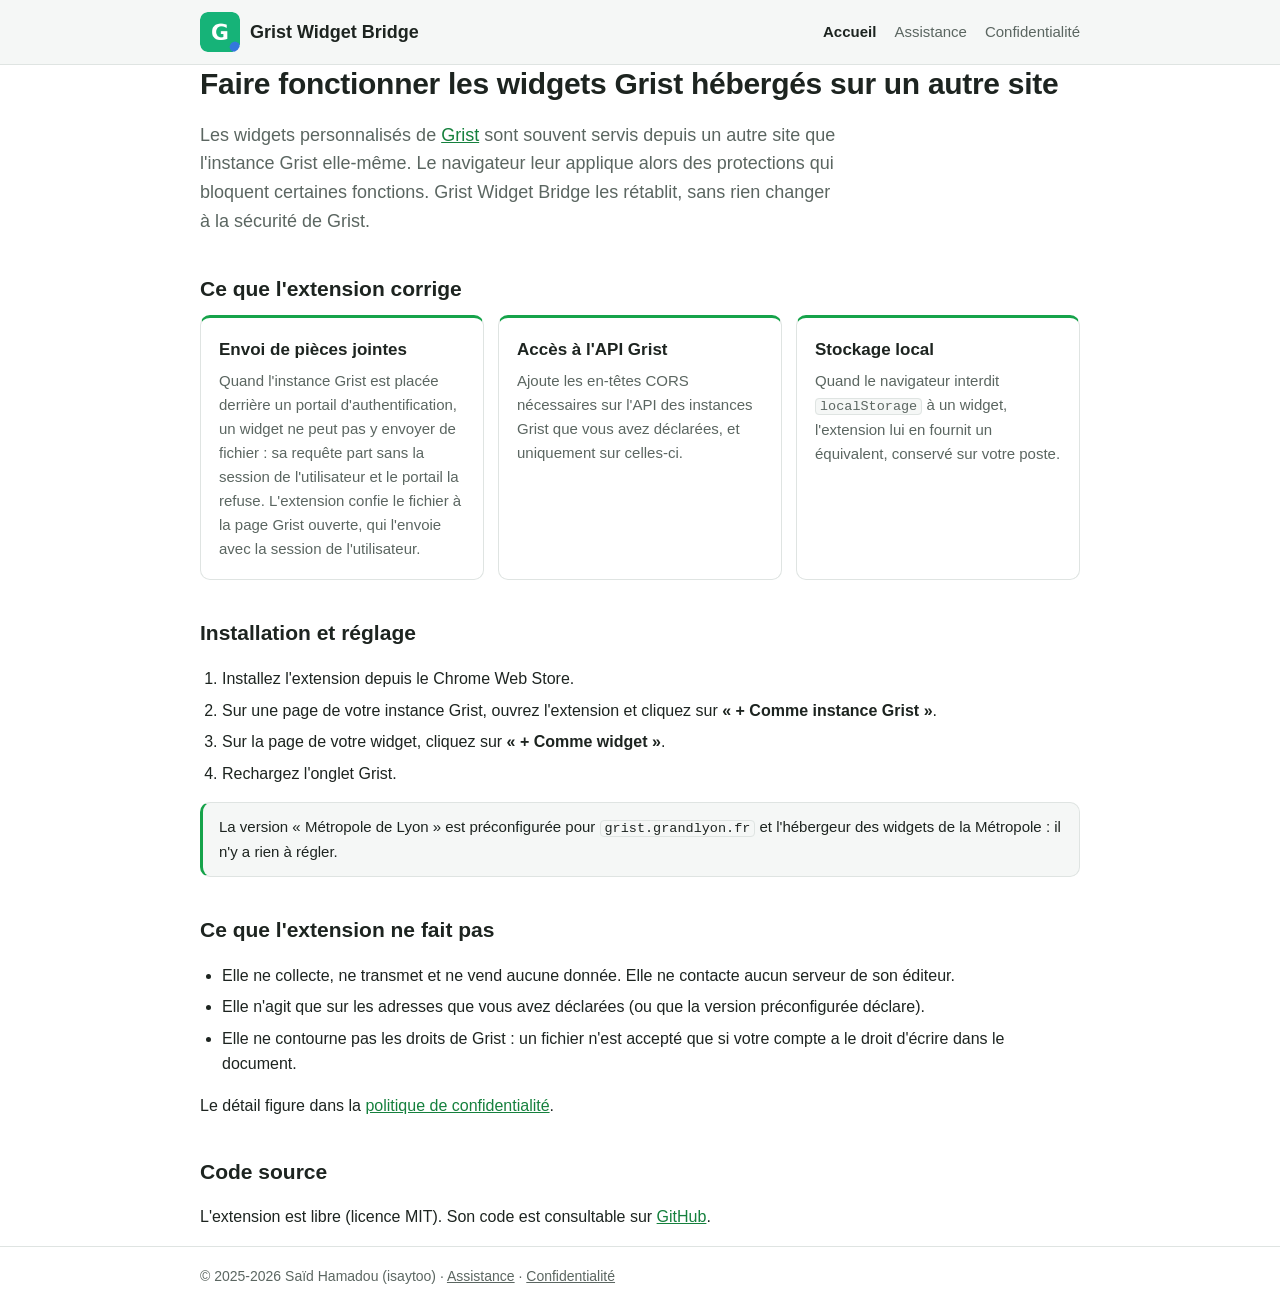
==== docs/index.html @ c7a1ba03 "docs: pages d'accueil, d'assistance et de confidentialité pour le Chrome Web Store Trois pages stati" ====
<!DOCTYPE html>
<html lang="fr">
<head>
<meta charset="utf-8">
<meta name="viewport" content="width=device-width, initial-scale=1">
<title>Grist Widget Bridge</title>
<meta name="description" content="Extension de navigateur qui débloque les widgets Grist personnalisés : envoi de pièces jointes, accès à l'API, stockage local.">
<link rel="stylesheet" href="style.css">
</head>
<body>
<header class="entete">
  <div class="cadre">
    <a class="marque" href="./"><img src="icon128.png" alt="" width="40" height="40"> Grist Widget Bridge</a>
    <nav><a href="./" aria-current="page">Accueil</a><a href="support.html">Assistance</a><a href="confidentialite.html">Confidentialité</a></nav>
  </div>
</header>

<main class="cadre">
  <section class="intro">
    <h1>Faire fonctionner les widgets Grist hébergés sur un autre site</h1>
    <p class="chapo">Les widgets personnalisés de <a href="https://www.getgrist.com/">Grist</a> sont souvent servis depuis un autre site que l'instance Grist elle-même. Le navigateur leur applique alors des protections qui bloquent certaines fonctions. Grist Widget Bridge les rétablit, sans rien changer à la sécurité de Grist.</p>
  </section>

  <section>
    <h2>Ce que l'extension corrige</h2>
    <div class="grille">
      <article class="carte">
        <h3>Envoi de pièces jointes</h3>
        <p>Quand l'instance Grist est placée derrière un portail d'authentification, un widget ne peut pas y envoyer de fichier : sa requête part sans la session de l'utilisateur et le portail la refuse. L'extension confie le fichier à la page Grist ouverte, qui l'envoie avec la session de l'utilisateur.</p>
      </article>
      <article class="carte">
        <h3>Accès à l'API Grist</h3>
        <p>Ajoute les en-têtes CORS nécessaires sur l'API des instances Grist que vous avez déclarées, et uniquement sur celles-ci.</p>
      </article>
      <article class="carte">
        <h3>Stockage local</h3>
        <p>Quand le navigateur interdit <code>localStorage</code> à un widget, l'extension lui en fournit un équivalent, conservé sur votre poste.</p>
      </article>
    </div>
  </section>

  <section>
    <h2>Installation et réglage</h2>
    <ol class="etapes">
      <li>Installez l'extension depuis le Chrome Web Store.</li>
      <li>Sur une page de votre instance Grist, ouvrez l'extension et cliquez sur <strong>« + Comme instance Grist »</strong>.</li>
      <li>Sur la page de votre widget, cliquez sur <strong>« + Comme widget »</strong>.</li>
      <li>Rechargez l'onglet Grist.</li>
    </ol>
    <p class="note">La version « Métropole de Lyon » est préconfigurée pour <code>grist.grandlyon.fr</code> et l'hébergeur des widgets de la Métropole : il n'y a rien à régler.</p>
  </section>

  <section>
    <h2>Ce que l'extension ne fait pas</h2>
    <ul class="liste">
      <li>Elle ne collecte, ne transmet et ne vend aucune donnée. Elle ne contacte aucun serveur de son éditeur.</li>
      <li>Elle n'agit que sur les adresses que vous avez déclarées (ou que la version préconfigurée déclare).</li>
      <li>Elle ne contourne pas les droits de Grist : un fichier n'est accepté que si votre compte a le droit d'écrire dans le document.</li>
    </ul>
    <p>Le détail figure dans la <a href="confidentialite.html">politique de confidentialité</a>.</p>
  </section>

  <section>
    <h2>Code source</h2>
    <p>L'extension est libre (licence MIT). Son code est consultable sur <a href="https://github.com/isaytoo/grist-widget-bridge-firefox">GitHub</a>.</p>
  </section>
</main>

<footer class="pied">
  <div class="cadre">© 2025-2026 Saïd Hamadou (isaytoo) · <a href="support.html">Assistance</a> · <a href="confidentialite.html">Confidentialité</a></div>
</footer>
</body>
</html>
---- docs/style.css ----
:root {
  --fond: #ffffff; --fond2: #f5f7f6; --bord: #dfe4e2; --texte: #1d2420; --doux: #5b6661;
  --accent: #16a34a; --accent-fonce: #15803d; --r: 10px;
}
@media (prefers-color-scheme: dark) {
  :root { --fond: #111614; --fond2: #18201c; --bord: #2a332e; --texte: #e7ece9; --doux: #9aa69f;
          --accent: #34d399; --accent-fonce: #6ee7b7; }
}
* { box-sizing: border-box; }
body { margin: 0; background: var(--fond); color: var(--texte);
  font: 16px/1.6 -apple-system, BlinkMacSystemFont, "Segoe UI", Roboto, Helvetica, Arial, sans-serif; }
a { color: var(--accent-fonce); }
code { font-size: .9em; background: var(--fond2); border: 1px solid var(--bord); border-radius: 4px; padding: 0 4px; }
.cadre { max-width: 920px; margin: 0 auto; padding: 0 20px; }

.entete { border-bottom: 1px solid var(--bord); background: var(--fond2); }
.entete .cadre { display: flex; align-items: center; justify-content: space-between; gap: 16px;
  flex-wrap: wrap; padding-top: 12px; padding-bottom: 12px; }
.marque { display: flex; align-items: center; gap: 10px; font-weight: 650; font-size: 18px;
  color: var(--texte); text-decoration: none; }
.marque img { border-radius: 8px; }
nav { display: flex; gap: 18px; flex-wrap: wrap; }
nav a { color: var(--doux); text-decoration: none; font-size: 15px; }
nav a:hover, nav a[aria-current="page"] { color: var(--texte); }
nav a[aria-current="page"] { font-weight: 600; }

main { padding-top: 32px; padding-bottom: 48px; }
h1 { font-size: 30px; line-height: 1.25; margin: 0 0 12px; letter-spacing: -.01em; }
h2 { font-size: 21px; margin: 36px 0 10px; }
h3 { font-size: 17px; margin: 0 0 6px; }
.chapo { font-size: 18px; color: var(--doux); max-width: 64ch; }
.texte { max-width: 760px; }
.doux { color: var(--doux); font-size: 14px; }

.grille { display: grid; grid-template-columns: repeat(auto-fit, minmax(240px, 1fr)); gap: 14px; }
.carte { border: 1px solid var(--bord); border-radius: var(--r); padding: 18px; background: var(--fond);
  border-top: 3px solid var(--accent); }
.carte p { margin: 0; color: var(--doux); font-size: 15px; }

.etapes, .liste { padding-left: 22px; }
.etapes li, .liste li { margin-bottom: 6px; }
.note, .resume { background: var(--fond2); border: 1px solid var(--bord); border-left: 3px solid var(--accent);
  border-radius: var(--r); padding: 12px 16px; font-size: 15px; }
.resume { margin: 18px 0 8px; }

.bouton { display: inline-block; background: var(--accent-fonce); color: #fff; text-decoration: none;
  padding: 9px 16px; border-radius: 8px; font-weight: 600; }
@media (prefers-color-scheme: dark) { .bouton { color: #0b1210; } }
.contact { background: var(--fond2); border: 1px solid var(--bord); border-radius: var(--r); padding: 4px 20px 16px; }

.tableau { width: 100%; border-collapse: collapse; font-size: 15px; margin: 8px 0; }
.tableau th, .tableau td { text-align: left; vertical-align: top; padding: 9px 10px; border-bottom: 1px solid var(--bord); }
.tableau th { color: var(--doux); font-weight: 600; font-size: 14px; }
.question { border: 1px solid var(--bord); border-radius: var(--r); padding: 10px 14px; margin-bottom: 8px; }
.question summary { cursor: pointer; font-weight: 600; }
.question p { margin: 8px 0 2px; color: var(--doux); }
hr { border: 0; border-top: 1px solid var(--bord); margin: 40px 0 0; }

.pied { border-top: 1px solid var(--bord); color: var(--doux); font-size: 14px; padding: 18px 0; }
.pied a { color: var(--doux); }

@media (max-width: 600px) {
  h1 { font-size: 25px; }
  .tableau { font-size: 14px; }
  .tableau td, .tableau th { padding: 7px 6px; }
}
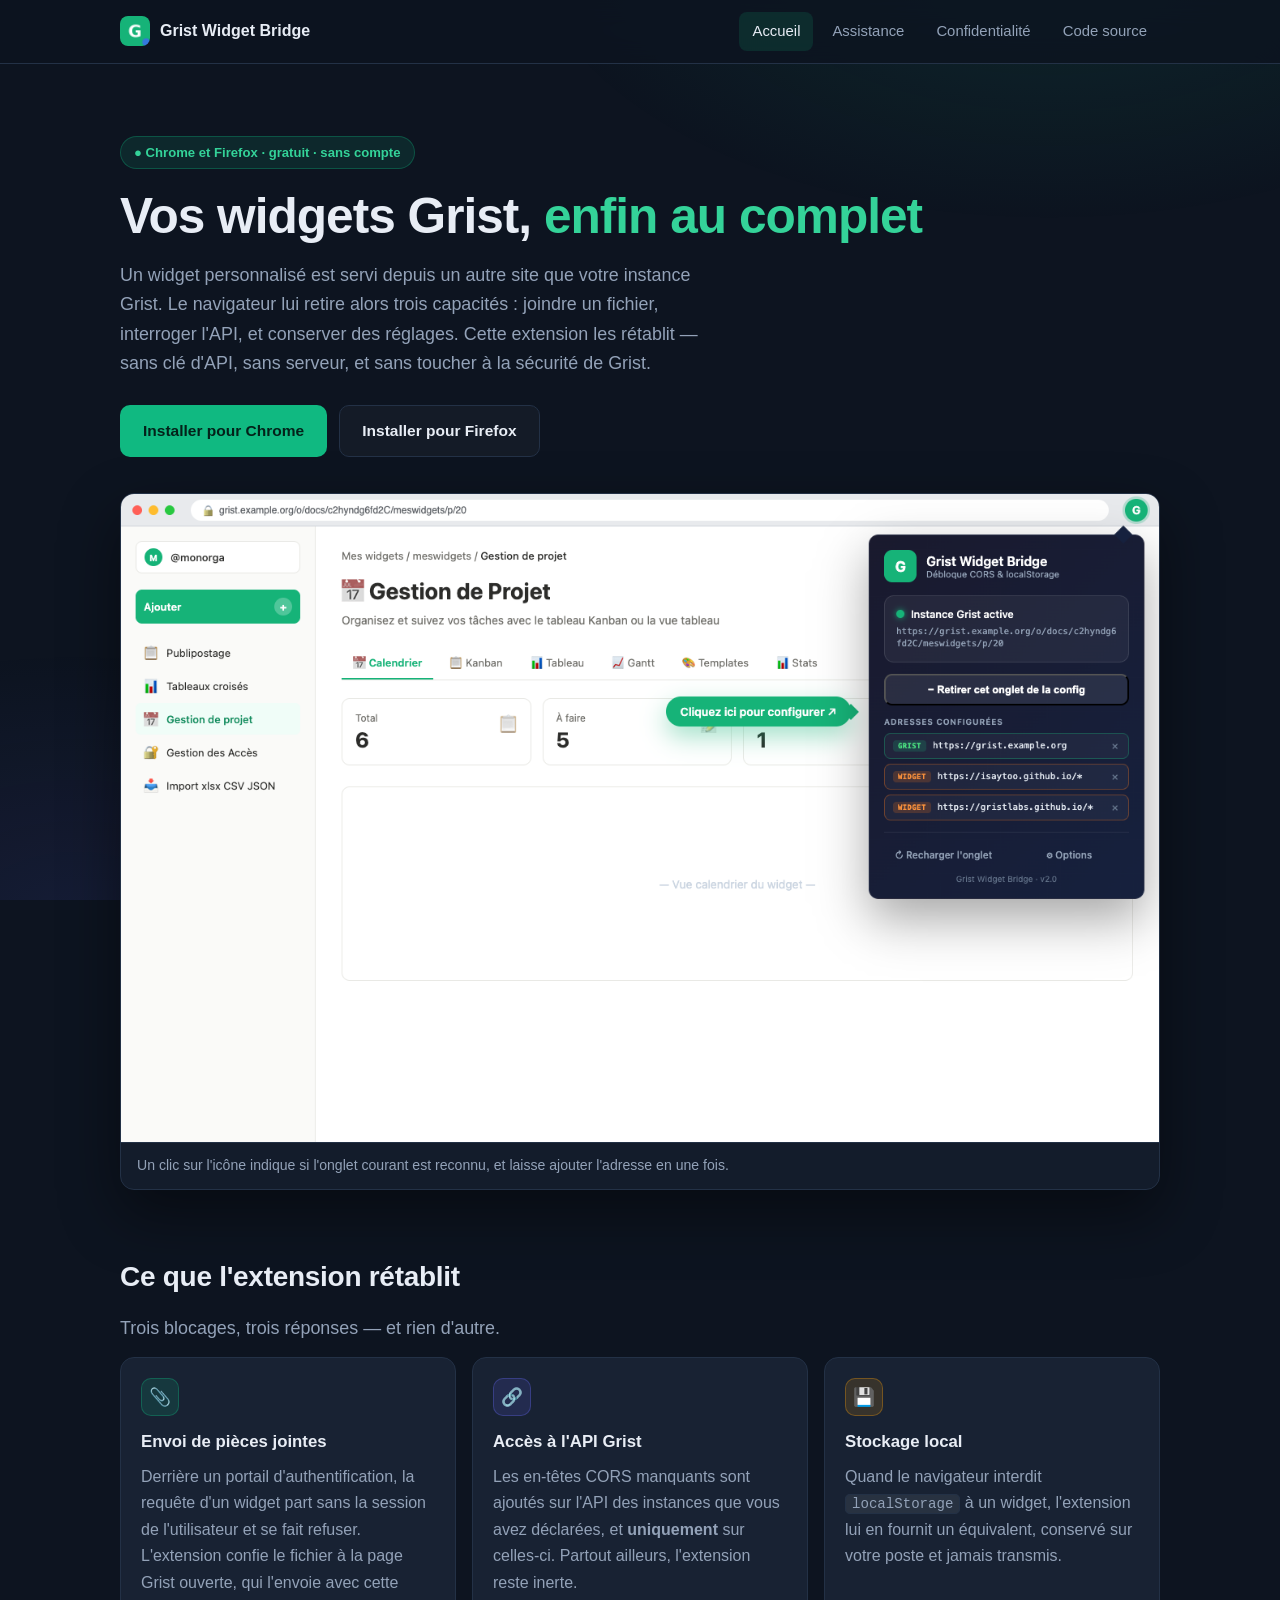
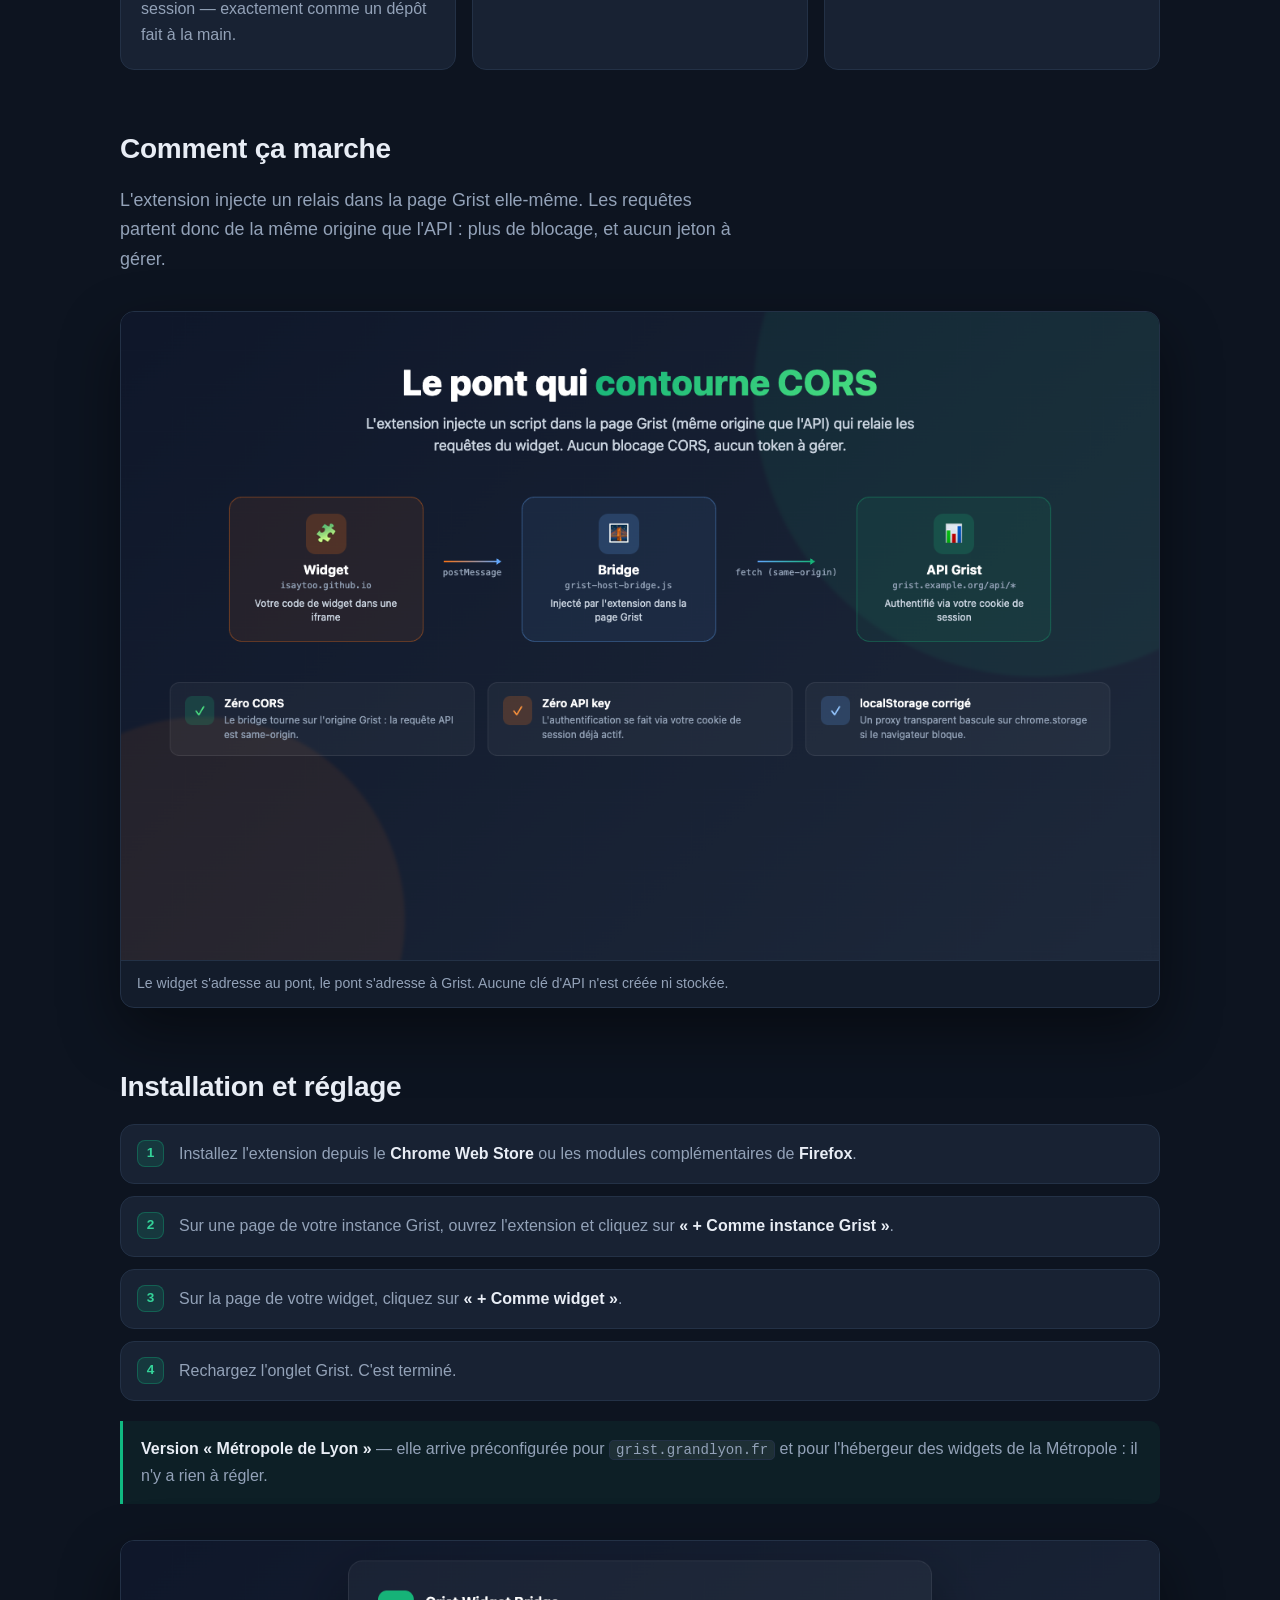
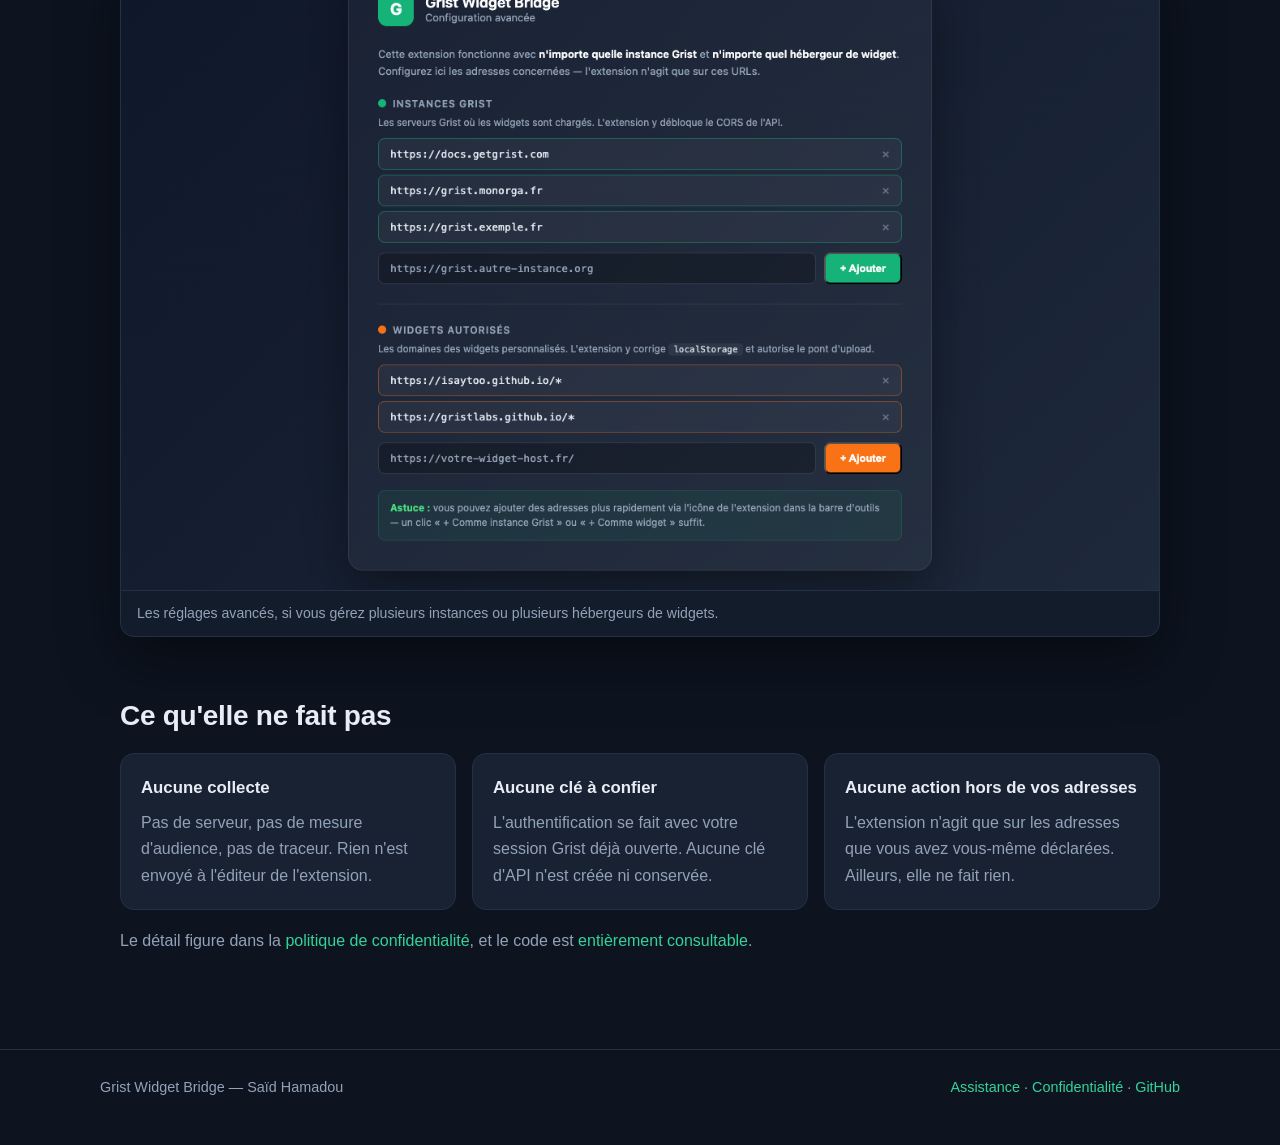
==== commit cf3b4748: "v2.6 Firefox : porter les améliorations, rétablir l'identité Firefox Des modifications en cours tran" ====
--- a/docs/index.html
+++ b/docs/index.html
@@ -1,73 +1,154 @@
-<!DOCTYPE html>
+<!doctype html>
 <html lang="fr">
 <head>
 <meta charset="utf-8">
 <meta name="viewport" content="width=device-width, initial-scale=1">
 <title>Grist Widget Bridge</title>
-<meta name="description" content="Extension de navigateur qui débloque les widgets Grist personnalisés : envoi de pièces jointes, accès à l'API, stockage local.">
+<meta name="description" content="Extension de navigateur qui fait fonctionner les widgets Grist hébergés sur un autre site : pièces jointes, API et stockage local rétablis, sans clé d'API ni serveur.">
+<link rel="icon" href="img/icon128.png">
 <link rel="stylesheet" href="style.css">
 </head>
 <body>
-<header class="entete">
-  <div class="cadre">
-    <a class="marque" href="./"><img src="icon128.png" alt="" width="40" height="40"> Grist Widget Bridge</a>
-    <nav><a href="./" aria-current="page">Accueil</a><a href="support.html">Assistance</a><a href="confidentialite.html">Confidentialité</a></nav>
-  </div>
-</header>
+<div class="enveloppe">
 
-<main class="cadre">
-  <section class="intro">
-    <h1>Faire fonctionner les widgets Grist hébergés sur un autre site</h1>
-    <p class="chapo">Les widgets personnalisés de <a href="https://www.getgrist.com/">Grist</a> sont souvent servis depuis un autre site que l'instance Grist elle-même. Le navigateur leur applique alors des protections qui bloquent certaines fonctions. Grist Widget Bridge les rétablit, sans rien changer à la sécurité de Grist.</p>
-  </section>
+  <nav class="barre">
+    <div class="barre-inner">
+      <a class="marque" href="index.html"><img src="img/icon128.png" alt=""> Grist Widget Bridge</a>
+      <div class="nav">
+        <a href="index.html" aria-current="page">Accueil</a>
+        <a href="support.html">Assistance</a>
+        <a href="confidentialite.html">Confidentialité</a>
+        <a href="https://github.com/isaytoo/grist-widget-bridge-firefox">Code source</a>
+      </div>
+    </div>
+  </nav>
 
-  <section>
-    <h2>Ce que l'extension corrige</h2>
-    <div class="grille">
-      <article class="carte">
-        <h3>Envoi de pièces jointes</h3>
-        <p>Quand l'instance Grist est placée derrière un portail d'authentification, un widget ne peut pas y envoyer de fichier : sa requête part sans la session de l'utilisateur et le portail la refuse. L'extension confie le fichier à la page Grist ouverte, qui l'envoie avec la session de l'utilisateur.</p>
-      </article>
-      <article class="carte">
-        <h3>Accès à l'API Grist</h3>
-        <p>Ajoute les en-têtes CORS nécessaires sur l'API des instances Grist que vous avez déclarées, et uniquement sur celles-ci.</p>
-      </article>
-      <article class="carte">
-        <h3>Stockage local</h3>
-        <p>Quand le navigateur interdit <code>localStorage</code> à un widget, l'extension lui en fournit un équivalent, conservé sur votre poste.</p>
-      </article>
+  <main>
+
+    <section class="hero">
+      <span class="pastille">● Chrome et Firefox · gratuit · sans compte</span>
+      <h1>Vos widgets Grist, <span class="accent">enfin au complet</span></h1>
+      <p class="chapeau">
+        Un widget personnalisé est servi depuis un autre site que votre instance Grist. Le navigateur
+        lui retire alors trois capacités : joindre un fichier, interroger l'API, et conserver des
+        réglages. Cette extension les rétablit — sans clé d'API, sans serveur, et sans toucher à la
+        sécurité de Grist.
+      </p>
+      <div class="actions">
+        <a class="bouton bouton-plein" href="https://chromewebstore.google.com/">Installer pour Chrome</a>
+        <a class="bouton bouton-vide" href="https://addons.mozilla.org/fr/firefox/">Installer pour Firefox</a>
+      </div>
+
+      <figure class="visuel">
+        <img src="img/screenshot-1-popup-active.png"
+             alt="La fenêtre de l'extension ouverte sur une page Grist, indiquant l'instance active et la liste des adresses configurées." loading="eager" width="1280" height="800">
+        <figcaption>Un clic sur l'icône indique si l'onglet courant est reconnu, et laisse ajouter l'adresse en une fois.</figcaption>
+      </figure>
+    </section>
+
+    <section id="corrige">
+      <h2>Ce que l'extension rétablit</h2>
+      <p class="chapeau">Trois blocages, trois réponses — et rien d'autre.</p>
+      <div class="grille">
+        <div class="carte">
+          <div class="jeton jeton-vert">📎</div>
+          <h3>Envoi de pièces jointes</h3>
+          <p>
+            Derrière un portail d'authentification, la requête d'un widget part sans la session de
+            l'utilisateur et se fait refuser. L'extension confie le fichier à la page Grist ouverte,
+            qui l'envoie avec cette session — exactement comme un dépôt fait à la main.
+          </p>
+        </div>
+        <div class="carte">
+          <div class="jeton jeton-bleu">🔗</div>
+          <h3>Accès à l'API Grist</h3>
+          <p>
+            Les en-têtes CORS manquants sont ajoutés sur l'API des instances que vous avez déclarées,
+            et <strong>uniquement</strong> sur celles-ci. Partout ailleurs, l'extension reste inerte.
+          </p>
+        </div>
+        <div class="carte">
+          <div class="jeton jeton-ambre">💾</div>
+          <h3>Stockage local</h3>
+          <p>
+            Quand le navigateur interdit <code>localStorage</code> à un widget, l'extension lui en
+            fournit un équivalent, conservé sur votre poste et jamais transmis.
+          </p>
+        </div>
+      </div>
+    </section>
+
+    <section id="principe">
+      <h2>Comment ça marche</h2>
+      <p class="chapeau">
+        L'extension injecte un relais dans la page Grist elle-même. Les requêtes partent donc de la
+        même origine que l'API : plus de blocage, et aucun jeton à gérer.
+      </p>
+      <figure class="visuel">
+        <img src="img/screenshot-4-architecture.png"
+             alt="Schéma : le widget parle au pont par postMessage, le pont interroge l'API Grist en même origine." loading="lazy" width="1280" height="800">
+        <figcaption>Le widget s'adresse au pont, le pont s'adresse à Grist. Aucune clé d'API n'est créée ni stockée.</figcaption>
+      </figure>
+    </section>
+
+    <section id="installation">
+      <h2>Installation et réglage</h2>
+      <ol class="etapes">
+        <li>Installez l'extension depuis le <strong>Chrome Web Store</strong> ou les modules complémentaires de <strong>Firefox</strong>.</li>
+        <li>Sur une page de votre instance Grist, ouvrez l'extension et cliquez sur <strong>« + Comme instance Grist »</strong>.</li>
+        <li>Sur la page de votre widget, cliquez sur <strong>« + Comme widget »</strong>.</li>
+        <li>Rechargez l'onglet Grist. C'est terminé.</li>
+      </ol>
+      <div class="encadre">
+        <p>
+          <strong>Version « Métropole de Lyon »</strong> — elle arrive préconfigurée pour
+          <code>grist.grandlyon.fr</code> et pour l'hébergeur des widgets de la Métropole :
+          il n'y a rien à régler.
+        </p>
+      </div>
+
+      <figure class="visuel">
+        <img src="img/screenshot-3-options.png"
+             alt="Page d'options : deux listes d'adresses, les instances Grist et les hébergeurs de widgets autorisés." loading="lazy" width="1280" height="800">
+        <figcaption>Les réglages avancés, si vous gérez plusieurs instances ou plusieurs hébergeurs de widgets.</figcaption>
+      </figure>
+    </section>
+
+    <section id="confiance">
+      <h2>Ce qu'elle ne fait pas</h2>
+      <div class="grille">
+        <div class="carte">
+          <h3>Aucune collecte</h3>
+          <p>Pas de serveur, pas de mesure d'audience, pas de traceur. Rien n'est envoyé à l'éditeur de l'extension.</p>
+        </div>
+        <div class="carte">
+          <h3>Aucune clé à confier</h3>
+          <p>L'authentification se fait avec votre session Grist déjà ouverte. Aucune clé d'API n'est créée ni conservée.</p>
+        </div>
+        <div class="carte">
+          <h3>Aucune action hors de vos adresses</h3>
+          <p>L'extension n'agit que sur les adresses que vous avez vous-même déclarées. Ailleurs, elle ne fait rien.</p>
+        </div>
+      </div>
+      <p style="margin-top:18px">
+        Le détail figure dans la <a href="confidentialite.html">politique de confidentialité</a>,
+        et le code est <a href="https://github.com/isaytoo/grist-widget-bridge-firefox">entièrement consultable</a>.
+      </p>
+    </section>
+
+  </main>
+
+  <footer>
+    <div class="footer-inner">
+      <span>Grist Widget Bridge — Saïd Hamadou</span>
+      <span class="droite">
+        <a href="support.html">Assistance</a> ·
+        <a href="confidentialite.html">Confidentialité</a> ·
+        <a href="https://github.com/isaytoo/grist-widget-bridge-firefox">GitHub</a>
+      </span>
     </div>
-  </section>
+  </footer>
 
-  <section>
-    <h2>Installation et réglage</h2>
-    <ol class="etapes">
-      <li>Installez l'extension depuis le Chrome Web Store.</li>
-      <li>Sur une page de votre instance Grist, ouvrez l'extension et cliquez sur <strong>« + Comme instance Grist »</strong>.</li>
-      <li>Sur la page de votre widget, cliquez sur <strong>« + Comme widget »</strong>.</li>
-      <li>Rechargez l'onglet Grist.</li>
-    </ol>
-    <p class="note">La version « Métropole de Lyon » est préconfigurée pour <code>grist.grandlyon.fr</code> et l'hébergeur des widgets de la Métropole : il n'y a rien à régler.</p>
-  </section>
-
-  <section>
-    <h2>Ce que l'extension ne fait pas</h2>
-    <ul class="liste">
-      <li>Elle ne collecte, ne transmet et ne vend aucune donnée. Elle ne contacte aucun serveur de son éditeur.</li>
-      <li>Elle n'agit que sur les adresses que vous avez déclarées (ou que la version préconfigurée déclare).</li>
-      <li>Elle ne contourne pas les droits de Grist : un fichier n'est accepté que si votre compte a le droit d'écrire dans le document.</li>
-    </ul>
-    <p>Le détail figure dans la <a href="confidentialite.html">politique de confidentialité</a>.</p>
-  </section>
-
-  <section>
-    <h2>Code source</h2>
-    <p>L'extension est libre (licence MIT). Son code est consultable sur <a href="https://github.com/isaytoo/grist-widget-bridge-firefox">GitHub</a>.</p>
-  </section>
-</main>
-
-<footer class="pied">
-  <div class="cadre">© 2025-2026 Saïd Hamadou (isaytoo) · <a href="support.html">Assistance</a> · <a href="confidentialite.html">Confidentialité</a></div>
-</footer>
+</div>
 </body>
 </html>
--- a/docs/style.css
+++ b/docs/style.css
@@ -1,66 +1,194 @@
+/* Grist Widget Bridge — habillage du site de présentation.
+   Repris des visuels du magasin : fond nuit bleutée, accent vert Grist, ambre pour les widgets. */
+
 :root {
-  --fond: #ffffff; --fond2: #f5f7f6; --bord: #dfe4e2; --texte: #1d2420; --doux: #5b6661;
-  --accent: #16a34a; --accent-fonce: #15803d; --r: 10px;
+  --nuit:      #0d1420;
+  --nuit-2:    #131c2b;
+  --carte:     #182233;
+  --ligne:     #233146;
+  --texte:     #e8edf5;
+  --gris:      #93a2b8;
+  --vert:      #10b981;
+  --vert-clair:#34d399;
+  --ambre:     #f59e0b;
+  --rayon:     14px;
+  --large:     1080px;
 }
-@media (prefers-color-scheme: dark) {
-  :root { --fond: #111614; --fond2: #18201c; --bord: #2a332e; --texte: #e7ece9; --doux: #9aa69f;
-          --accent: #34d399; --accent-fonce: #6ee7b7; }
+
+*, *::before, *::after { box-sizing: border-box; }
+
+html { scroll-behavior: smooth; }
+
+body {
+  margin: 0;
+  background: var(--nuit);
+  color: var(--texte);
+  font-family: -apple-system, BlinkMacSystemFont, "Segoe UI", Inter, Roboto, Helvetica, Arial, sans-serif;
+  font-size: 16px;
+  line-height: 1.65;
+  -webkit-font-smoothing: antialiased;
 }
-* { box-sizing: border-box; }
-body { margin: 0; background: var(--fond); color: var(--texte);
-  font: 16px/1.6 -apple-system, BlinkMacSystemFont, "Segoe UI", Roboto, Helvetica, Arial, sans-serif; }
-a { color: var(--accent-fonce); }
-code { font-size: .9em; background: var(--fond2); border: 1px solid var(--bord); border-radius: 4px; padding: 0 4px; }
-.cadre { max-width: 920px; margin: 0 auto; padding: 0 20px; }
 
-.entete { border-bottom: 1px solid var(--bord); background: var(--fond2); }
-.entete .cadre { display: flex; align-items: center; justify-content: space-between; gap: 16px;
-  flex-wrap: wrap; padding-top: 12px; padding-bottom: 12px; }
-.marque { display: flex; align-items: center; gap: 10px; font-weight: 650; font-size: 18px;
-  color: var(--texte); text-decoration: none; }
-.marque img { border-radius: 8px; }
-nav { display: flex; gap: 18px; flex-wrap: wrap; }
-nav a { color: var(--doux); text-decoration: none; font-size: 15px; }
-nav a:hover, nav a[aria-current="page"] { color: var(--texte); }
-nav a[aria-current="page"] { font-weight: 600; }
+/* Lueur d'arrière-plan, comme sur la capture d'architecture */
+body::before {
+  content: "";
+  position: fixed;
+  inset: 0;
+  pointer-events: none;
+  background:
+    radial-gradient(760px 420px at 82% -8%, rgba(16, 185, 129, .13), transparent 70%),
+    radial-gradient(620px 380px at 6% 102%, rgba(99, 102, 241, .10), transparent 70%);
+  z-index: 0;
+}
 
-main { padding-top: 32px; padding-bottom: 48px; }
-h1 { font-size: 30px; line-height: 1.25; margin: 0 0 12px; letter-spacing: -.01em; }
-h2 { font-size: 21px; margin: 36px 0 10px; }
-h3 { font-size: 17px; margin: 0 0 6px; }
-.chapo { font-size: 18px; color: var(--doux); max-width: 64ch; }
-.texte { max-width: 760px; }
-.doux { color: var(--doux); font-size: 14px; }
+.enveloppe { position: relative; z-index: 1; }
 
-.grille { display: grid; grid-template-columns: repeat(auto-fit, minmax(240px, 1fr)); gap: 14px; }
-.carte { border: 1px solid var(--bord); border-radius: var(--r); padding: 18px; background: var(--fond);
-  border-top: 3px solid var(--accent); }
-.carte p { margin: 0; color: var(--doux); font-size: 15px; }
+a { color: var(--vert-clair); text-decoration: none; }
+a:hover { text-decoration: underline; }
 
-.etapes, .liste { padding-left: 22px; }
-.etapes li, .liste li { margin-bottom: 6px; }
-.note, .resume { background: var(--fond2); border: 1px solid var(--bord); border-left: 3px solid var(--accent);
-  border-radius: var(--r); padding: 12px 16px; font-size: 15px; }
-.resume { margin: 18px 0 8px; }
+code {
+  background: rgba(255, 255, 255, .07);
+  border: 1px solid var(--ligne);
+  padding: 1px 6px;
+  border-radius: 5px;
+  font-family: ui-monospace, SFMono-Regular, Menlo, Consolas, monospace;
+  font-size: .88em;
+}
 
-.bouton { display: inline-block; background: var(--accent-fonce); color: #fff; text-decoration: none;
-  padding: 9px 16px; border-radius: 8px; font-weight: 600; }
-@media (prefers-color-scheme: dark) { .bouton { color: #0b1210; } }
-.contact { background: var(--fond2); border: 1px solid var(--bord); border-radius: var(--r); padding: 4px 20px 16px; }
+/* ── Barre de navigation ─────────────────────────────────────────────── */
+.barre {
+  position: sticky; top: 0; z-index: 20;
+  background: rgba(13, 20, 32, .82);
+  backdrop-filter: blur(12px);
+  border-bottom: 1px solid var(--ligne);
+}
+.barre-inner {
+  max-width: var(--large); margin: 0 auto;
+  padding: 12px 20px;
+  display: flex; align-items: center; gap: 14px; flex-wrap: wrap;
+}
+.marque { display: flex; align-items: center; gap: 10px; font-weight: 700; color: var(--texte); }
+.marque:hover { text-decoration: none; }
+.marque img { width: 30px; height: 30px; border-radius: 8px; }
+.nav { margin-left: auto; display: flex; gap: 6px; flex-wrap: wrap; }
+.nav a {
+  color: var(--gris); padding: 7px 13px; border-radius: 8px; font-size: .93rem;
+}
+.nav a:hover { background: rgba(255, 255, 255, .06); color: var(--texte); text-decoration: none; }
+.nav a[aria-current="page"] { color: var(--texte); background: rgba(16, 185, 129, .14); }
 
-.tableau { width: 100%; border-collapse: collapse; font-size: 15px; margin: 8px 0; }
-.tableau th, .tableau td { text-align: left; vertical-align: top; padding: 9px 10px; border-bottom: 1px solid var(--bord); }
-.tableau th { color: var(--doux); font-weight: 600; font-size: 14px; }
-.question { border: 1px solid var(--bord); border-radius: var(--r); padding: 10px 14px; margin-bottom: 8px; }
-.question summary { cursor: pointer; font-weight: 600; }
-.question p { margin: 8px 0 2px; color: var(--doux); }
-hr { border: 0; border-top: 1px solid var(--bord); margin: 40px 0 0; }
+/* ── Mise en page ────────────────────────────────────────────────────── */
+main { max-width: var(--large); margin: 0 auto; padding: 0 20px 80px; }
+section { padding-top: 56px; }
+h1 { font-size: clamp(2rem, 5vw, 3.1rem); line-height: 1.12; margin: 0 0 16px; letter-spacing: -.02em; }
+h2 { font-size: clamp(1.3rem, 3vw, 1.75rem); margin: 0 0 14px; letter-spacing: -.01em; }
+h3 { font-size: 1.05rem; margin: 0 0 8px; }
+p  { color: var(--gris); margin: 0 0 14px; }
+.accent { color: var(--vert-clair); }
+.chapeau { font-size: 1.12rem; max-width: 62ch; }
 
-.pied { border-top: 1px solid var(--bord); color: var(--doux); font-size: 14px; padding: 18px 0; }
-.pied a { color: var(--doux); }
+/* ── Accueil ─────────────────────────────────────────────────────────── */
+.hero { padding: 72px 0 8px; }
+.pastille {
+  display: inline-flex; align-items: center; gap: 8px;
+  background: rgba(16, 185, 129, .12); border: 1px solid rgba(16, 185, 129, .3);
+  color: var(--vert-clair); padding: 5px 13px; border-radius: 999px;
+  font-size: .82rem; font-weight: 600; margin-bottom: 20px;
+}
+.actions { display: flex; gap: 12px; flex-wrap: wrap; margin-top: 26px; }
+.bouton {
+  display: inline-flex; align-items: center; gap: 8px;
+  padding: 12px 22px; border-radius: 10px; font-weight: 600; font-size: .97rem;
+  border: 1px solid transparent; transition: transform .12s, background .15s, border-color .15s;
+}
+.bouton:hover { text-decoration: none; transform: translateY(-1px); }
+.bouton-plein { background: var(--vert); color: #04221a; }
+.bouton-plein:hover { background: var(--vert-clair); }
+.bouton-vide { border-color: var(--ligne); color: var(--texte); background: rgba(255, 255, 255, .03); }
+.bouton-vide:hover { border-color: var(--vert); }
 
-@media (max-width: 600px) {
-  h1 { font-size: 25px; }
-  .tableau { font-size: 14px; }
-  .tableau td, .tableau th { padding: 7px 6px; }
+/* ── Visuels ─────────────────────────────────────────────────────────── */
+figure { margin: 0; }
+.visuel {
+  margin-top: 36px;
+  border: 1px solid var(--ligne); border-radius: var(--rayon);
+  overflow: hidden; background: var(--nuit-2);
+  box-shadow: 0 24px 60px rgba(0, 0, 0, .45);
 }
+.visuel img { display: block; width: 100%; height: auto; }
+figcaption { color: var(--gris); font-size: .88rem; padding: 11px 16px; border-top: 1px solid var(--ligne); }
+
+/* ── Grilles de cartes ───────────────────────────────────────────────── */
+.grille { display: grid; gap: 16px; grid-template-columns: repeat(auto-fit, minmax(265px, 1fr)); }
+.carte {
+  background: var(--carte); border: 1px solid var(--ligne);
+  border-radius: var(--rayon); padding: 20px;
+}
+.carte p:last-child { margin-bottom: 0; }
+.jeton {
+  width: 38px; height: 38px; border-radius: 10px;
+  display: grid; place-items: center; font-size: 1.1rem; margin-bottom: 12px;
+}
+.jeton-vert  { background: rgba(16, 185, 129, .15);  border: 1px solid rgba(16, 185, 129, .32); }
+.jeton-ambre { background: rgba(245, 158, 11, .14);  border: 1px solid rgba(245, 158, 11, .32); }
+.jeton-bleu  { background: rgba(99, 102, 241, .15);  border: 1px solid rgba(99, 102, 241, .32); }
+
+/* ── Étapes numérotées ───────────────────────────────────────────────── */
+.etapes { list-style: none; counter-reset: etape; padding: 0; margin: 0; display: grid; gap: 12px; }
+.etapes li {
+  counter-increment: etape;
+  background: var(--carte); border: 1px solid var(--ligne); border-radius: var(--rayon);
+  padding: 16px 18px 16px 58px; position: relative; color: var(--gris);
+}
+.etapes li::before {
+  content: counter(etape);
+  position: absolute; left: 16px; top: 15px;
+  width: 27px; height: 27px; border-radius: 8px;
+  background: rgba(16, 185, 129, .15); border: 1px solid rgba(16, 185, 129, .32);
+  color: var(--vert-clair); font-weight: 700; font-size: .85rem;
+  display: grid; place-items: center;
+}
+.etapes strong { color: var(--texte); }
+
+/* ── Encadrés ────────────────────────────────────────────────────────── */
+.encadre {
+  border-left: 3px solid var(--vert); border-radius: 0 10px 10px 0;
+  background: rgba(16, 185, 129, .07);
+  padding: 15px 18px; margin: 20px 0;
+}
+.encadre.ambre { border-left-color: var(--ambre); background: rgba(245, 158, 11, .07); }
+.encadre p:last-child { margin-bottom: 0; }
+.encadre strong { color: var(--texte); }
+
+/* ── Tableaux ────────────────────────────────────────────────────────── */
+table { border-collapse: collapse; width: 100%; margin: 16px 0; font-size: .94rem; }
+th, td { text-align: left; padding: 11px 12px; border-bottom: 1px solid var(--ligne); vertical-align: top; }
+th { color: var(--texte); font-weight: 600; background: rgba(255, 255, 255, .03); }
+td { color: var(--gris); }
+
+ul:not(.etapes):not(.nav) { color: var(--gris); padding-left: 20px; }
+ul:not(.etapes):not(.nav) li { margin-bottom: 7px; }
+
+/* ── Pied de page ────────────────────────────────────────────────────── */
+footer {
+  border-top: 1px solid var(--ligne);
+  padding: 26px 20px 46px; color: var(--gris); font-size: .9rem;
+}
+.footer-inner { max-width: var(--large); margin: 0 auto; display: flex; gap: 14px; flex-wrap: wrap; align-items: center; }
+.footer-inner .droite { margin-left: auto; }
+
+/* ── Téléphone ───────────────────────────────────────────────────────── */
+@media (max-width: 640px) {
+  .hero { padding-top: 42px; }
+  section { padding-top: 40px; }
+  main { padding-bottom: 56px; }
+  .nav { width: 100%; margin-left: 0; }
+  .bouton { width: 100%; justify-content: center; }
+}
+
+/* Lisible aussi pour qui force le thème clair du système : le site reste sombre,
+   mais on respecte la demande de mouvement réduit. */
+@media (prefers-reduced-motion: reduce) {
+  html { scroll-behavior: auto; }
+  .bouton:hover { transform: none; }
+}
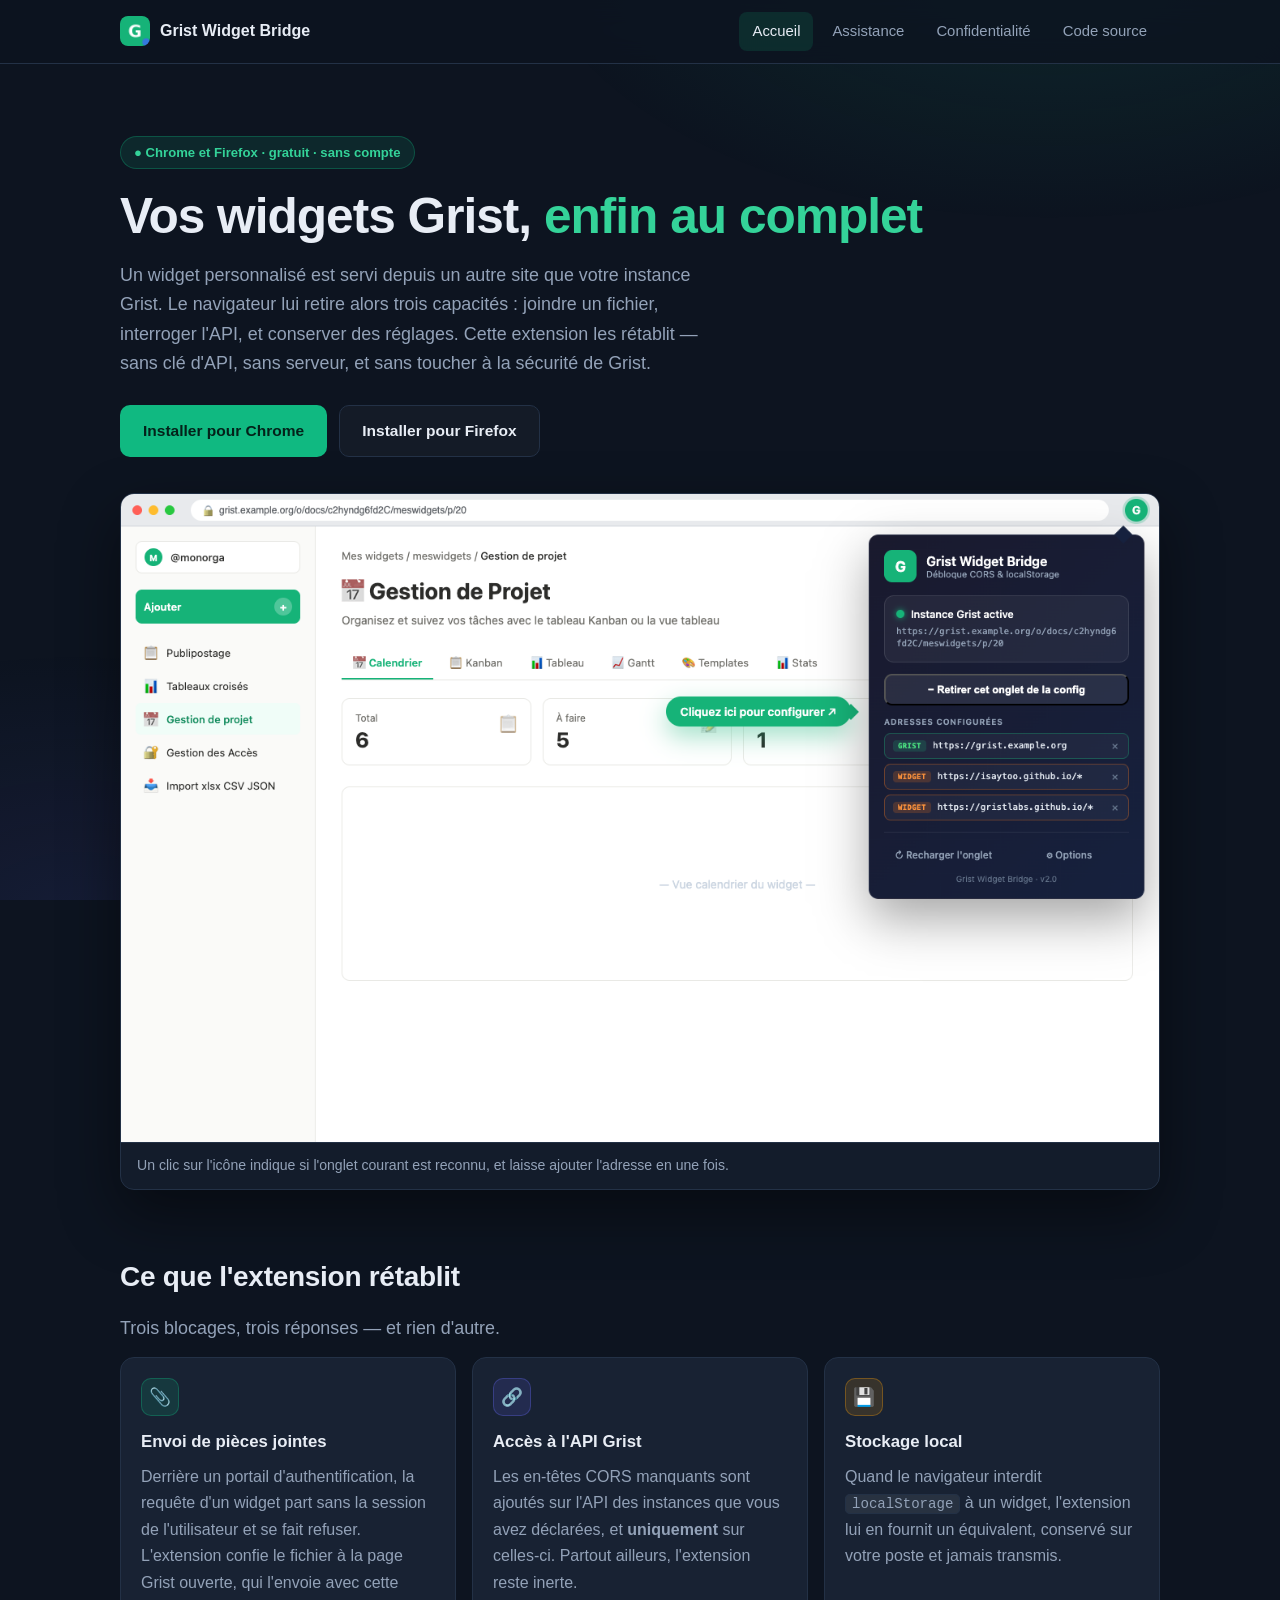
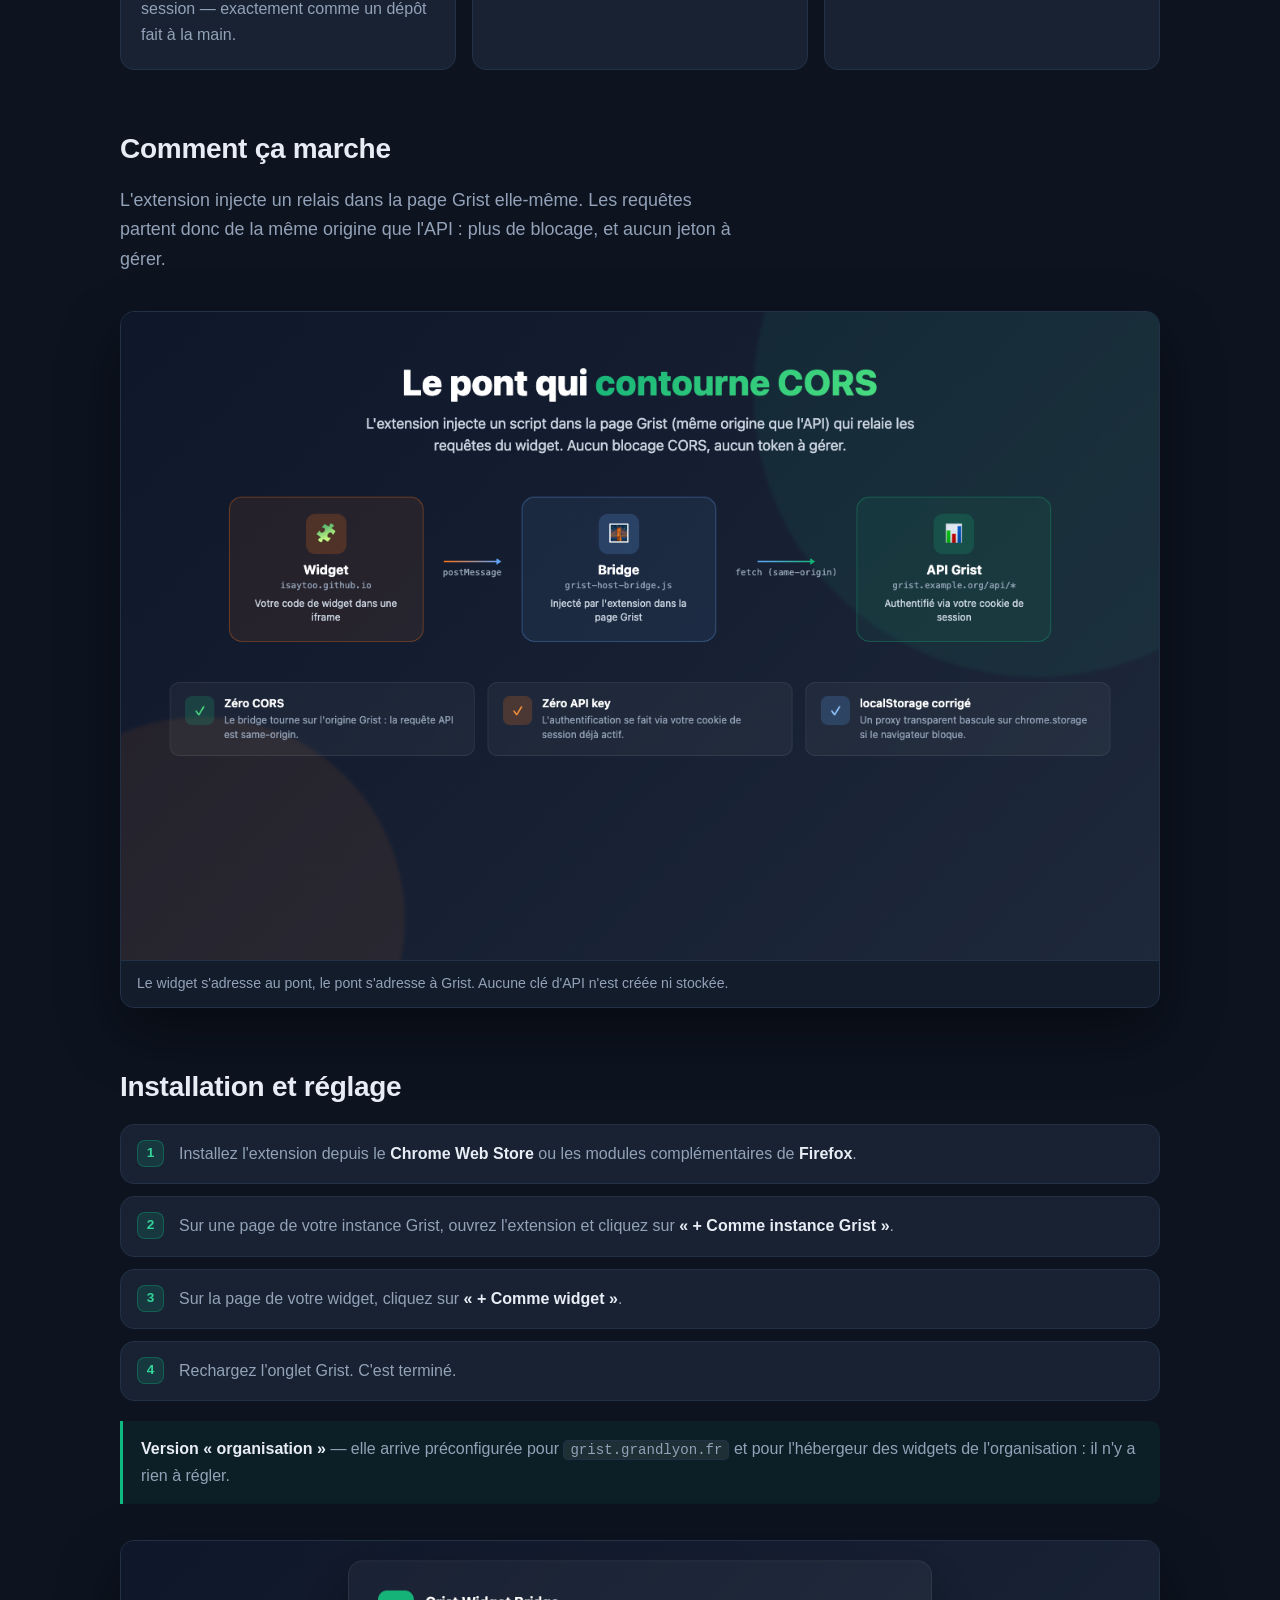
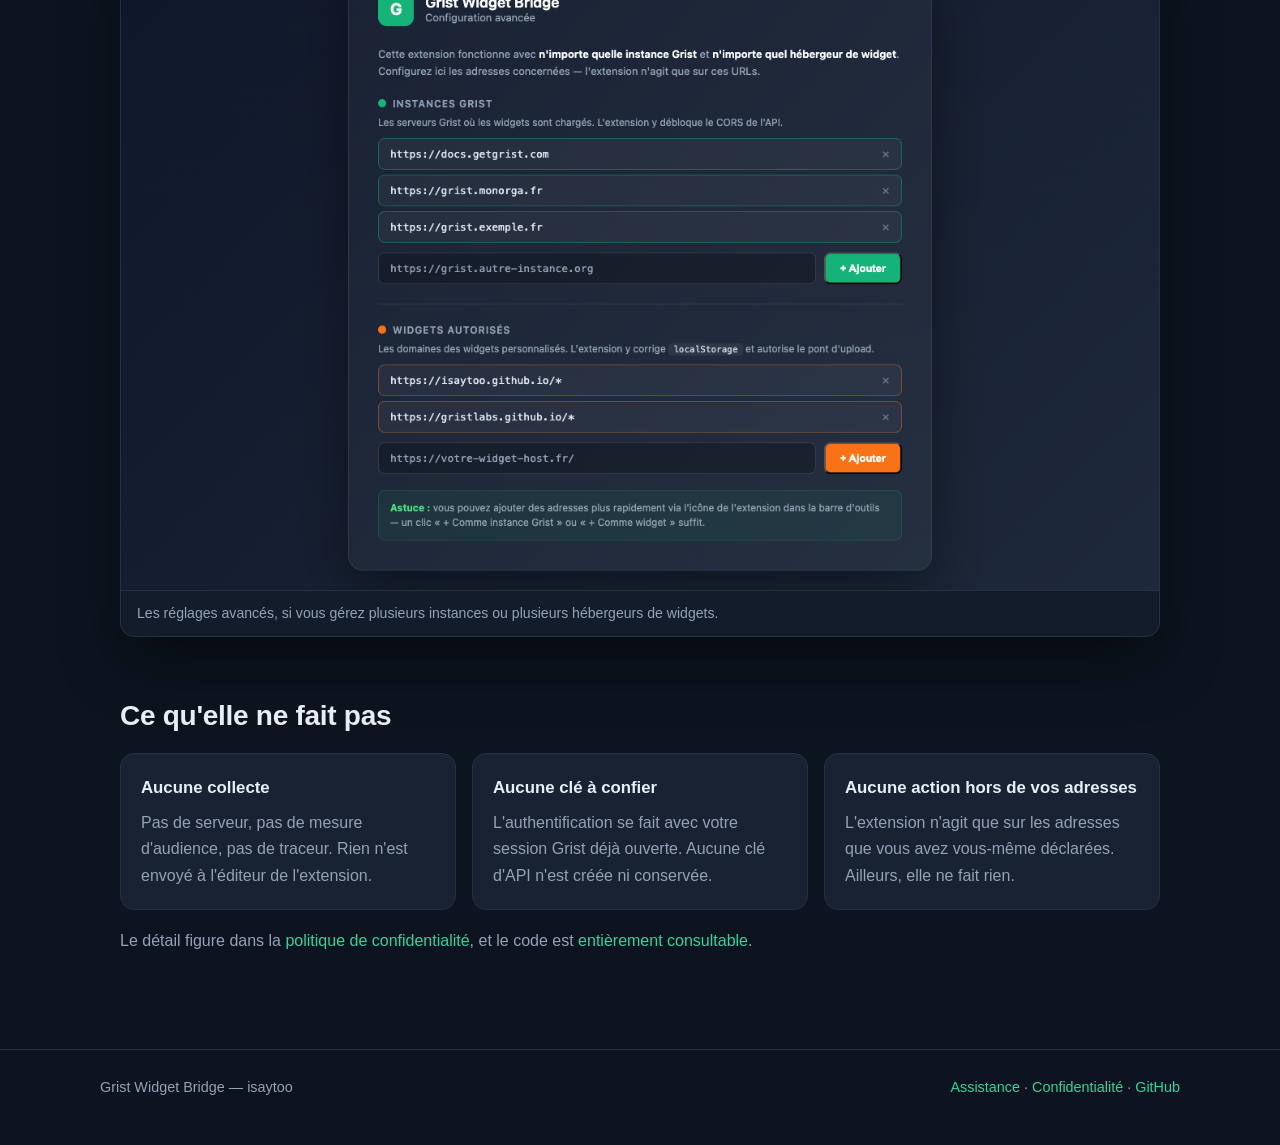
==== commit b0c228fd: "Retirer le nom de l'organisation et l'identité de l'auteur L'extension s'appelle de nouveau « Grist " ====
--- a/docs/index.html
+++ b/docs/index.html
@@ -101,8 +101,8 @@
       </ol>
       <div class="encadre">
         <p>
-          <strong>Version « Métropole de Lyon »</strong> — elle arrive préconfigurée pour
-          <code>grist.grandlyon.fr</code> et pour l'hébergeur des widgets de la Métropole :
+          <strong>Version « organisation »</strong> — elle arrive préconfigurée pour
+          <code>grist.grandlyon.fr</code> et pour l'hébergeur des widgets de l'organisation :
           il n'y a rien à régler.
         </p>
       </div>
@@ -140,7 +140,7 @@
 
   <footer>
     <div class="footer-inner">
-      <span>Grist Widget Bridge — Saïd Hamadou</span>
+      <span>Grist Widget Bridge — isaytoo</span>
       <span class="droite">
         <a href="support.html">Assistance</a> ·
         <a href="confidentialite.html">Confidentialité</a> ·
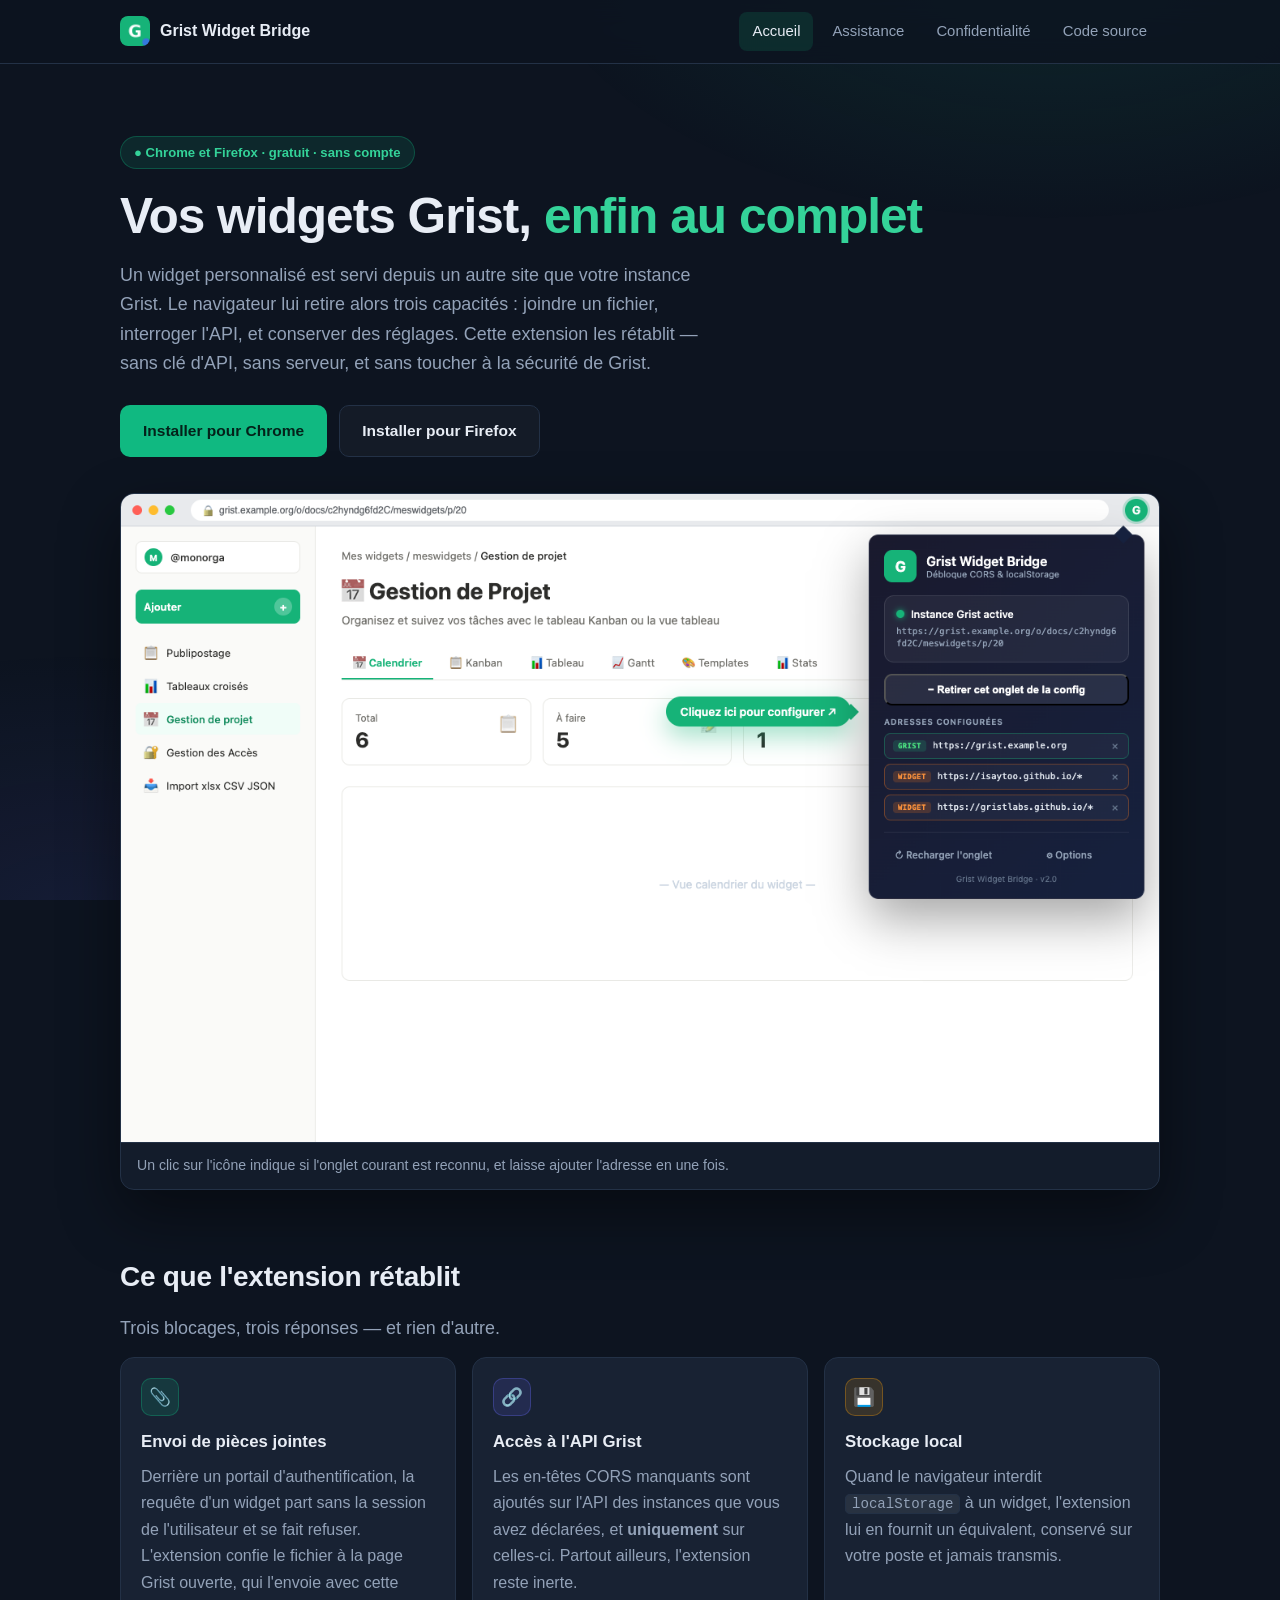
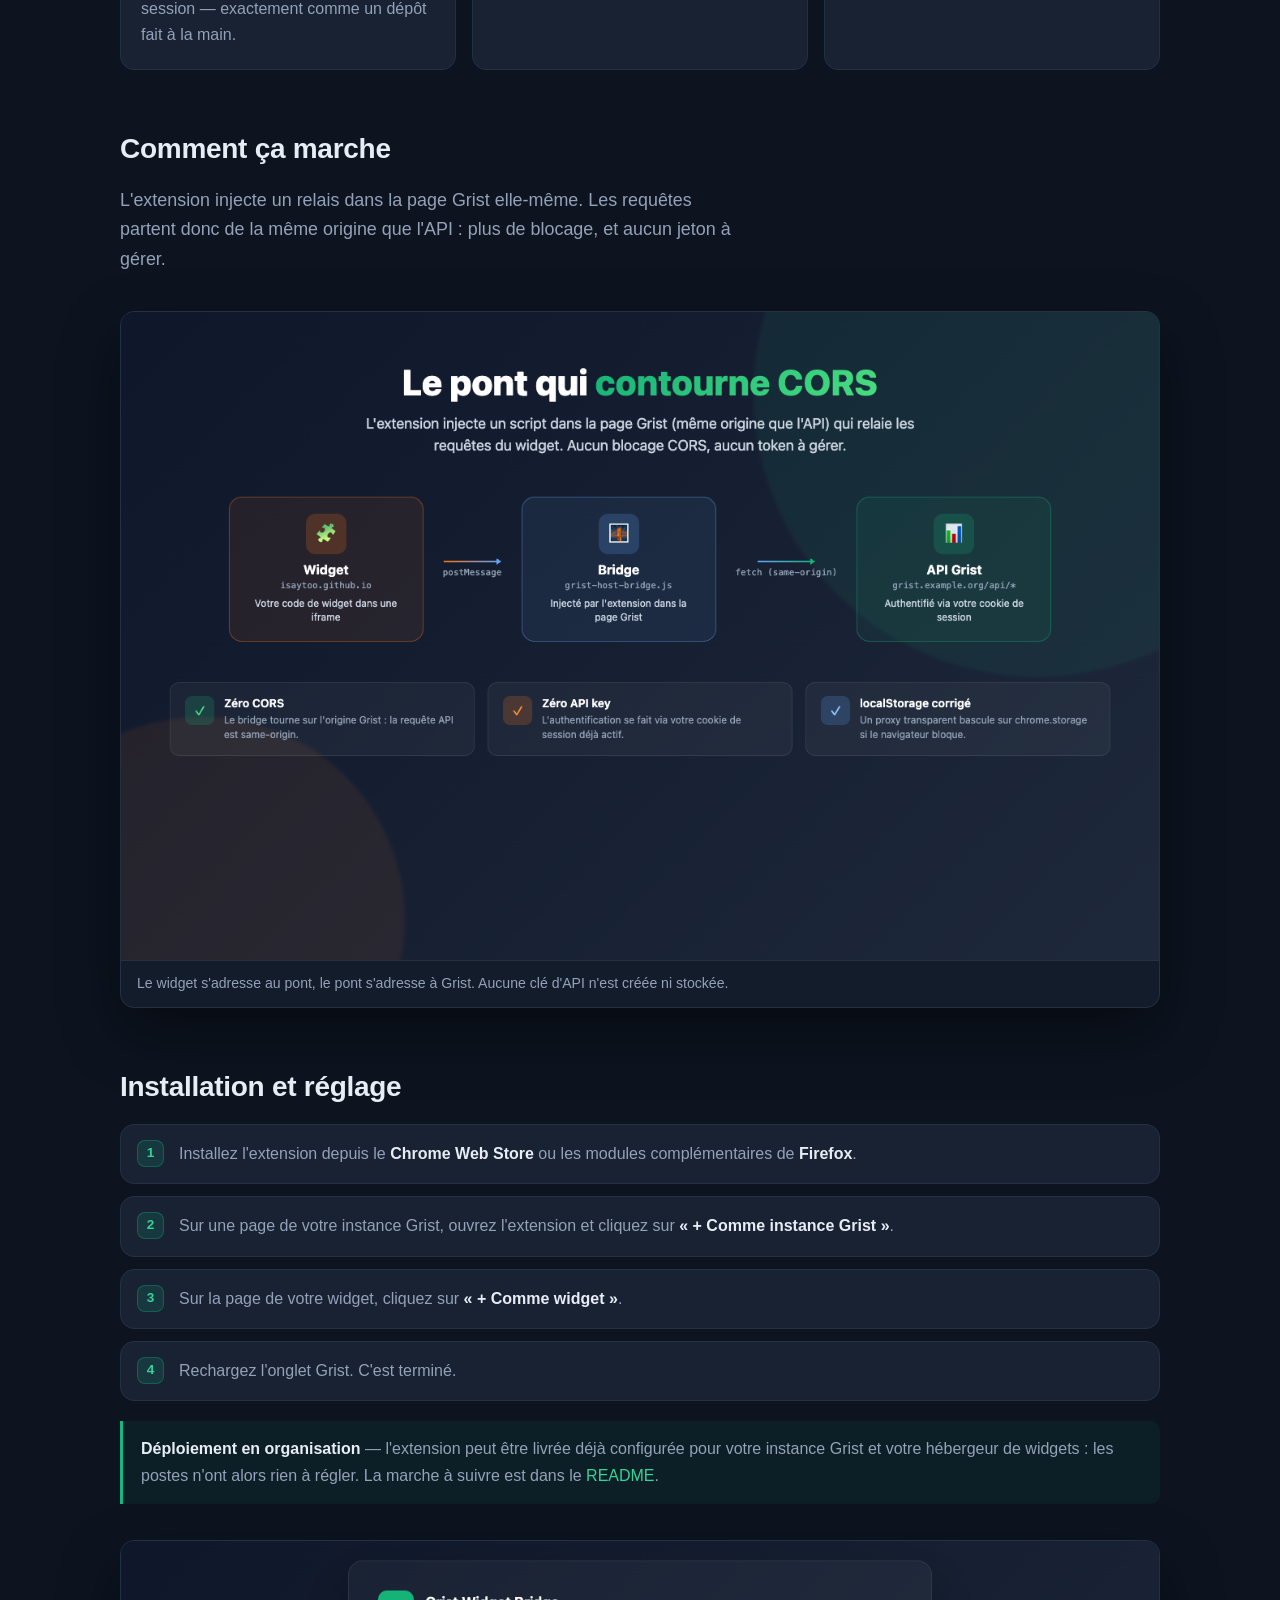
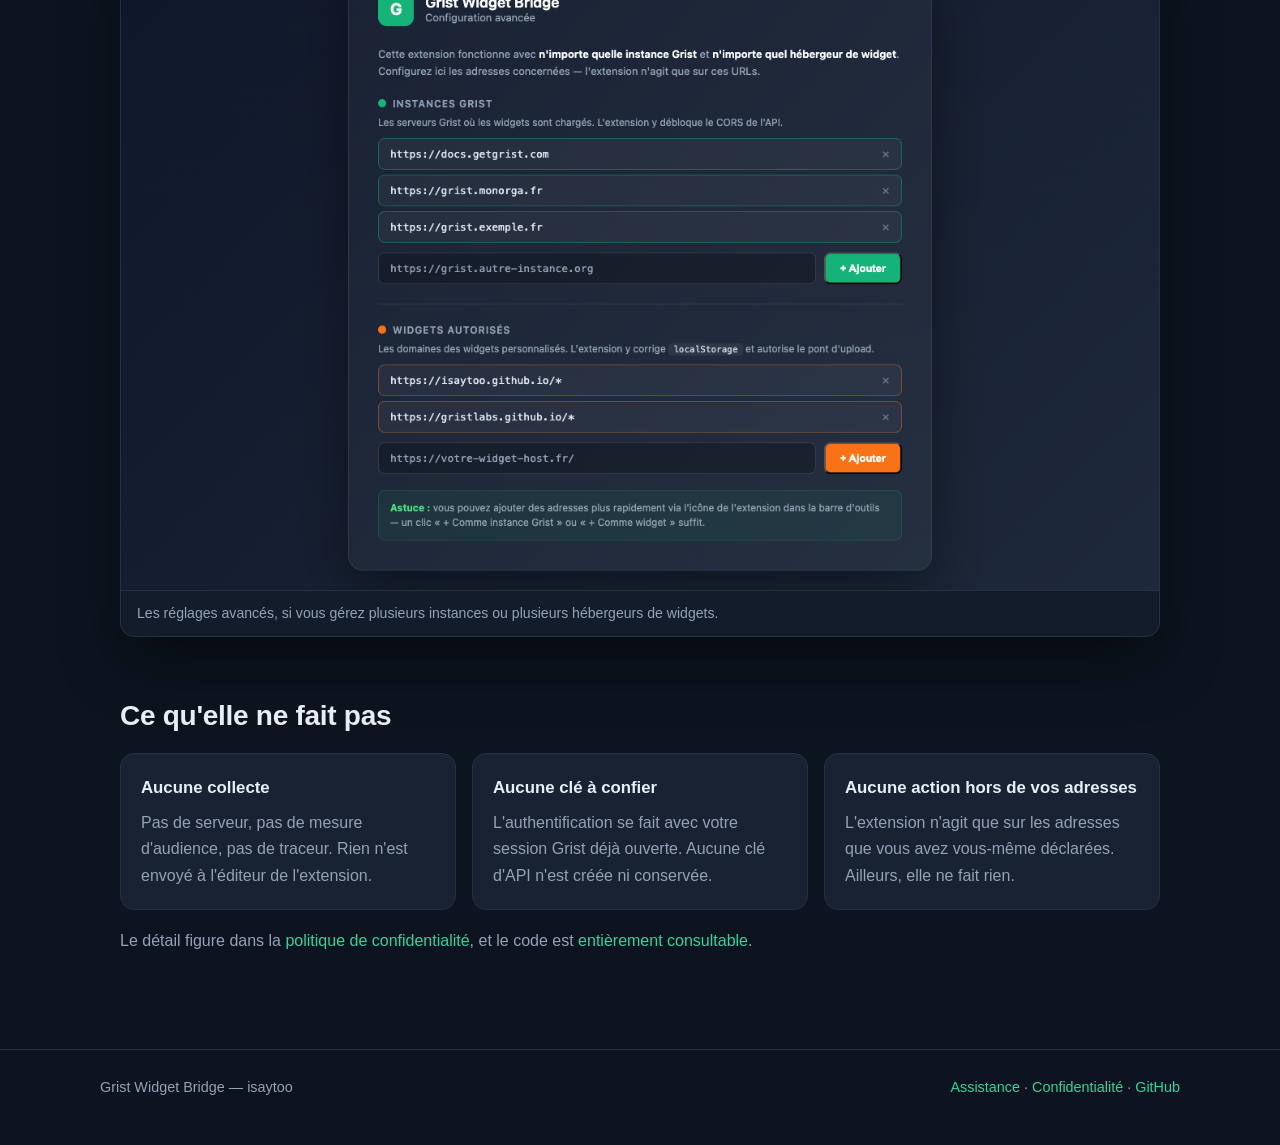
==== commit 1e8e051c: "Retirer la préconfiguration de l'organisation du dépôt public PRECONFIG est désormais vide : l'adres" ====
--- a/docs/index.html
+++ b/docs/index.html
@@ -101,9 +101,10 @@
       </ol>
       <div class="encadre">
         <p>
-          <strong>Version « organisation »</strong> — elle arrive préconfigurée pour
-          <code>grist.grandlyon.fr</code> et pour l'hébergeur des widgets de l'organisation :
-          il n'y a rien à régler.
+          <strong>Déploiement en organisation</strong> — l'extension peut être livrée déjà
+          configurée pour votre instance Grist et votre hébergeur de widgets : les postes
+          n'ont alors rien à régler. La marche à suivre est dans le
+          <a href="https://github.com/isaytoo/grist-widget-bridge-firefox#préconfiguration-26">README</a>.
         </p>
       </div>
 
